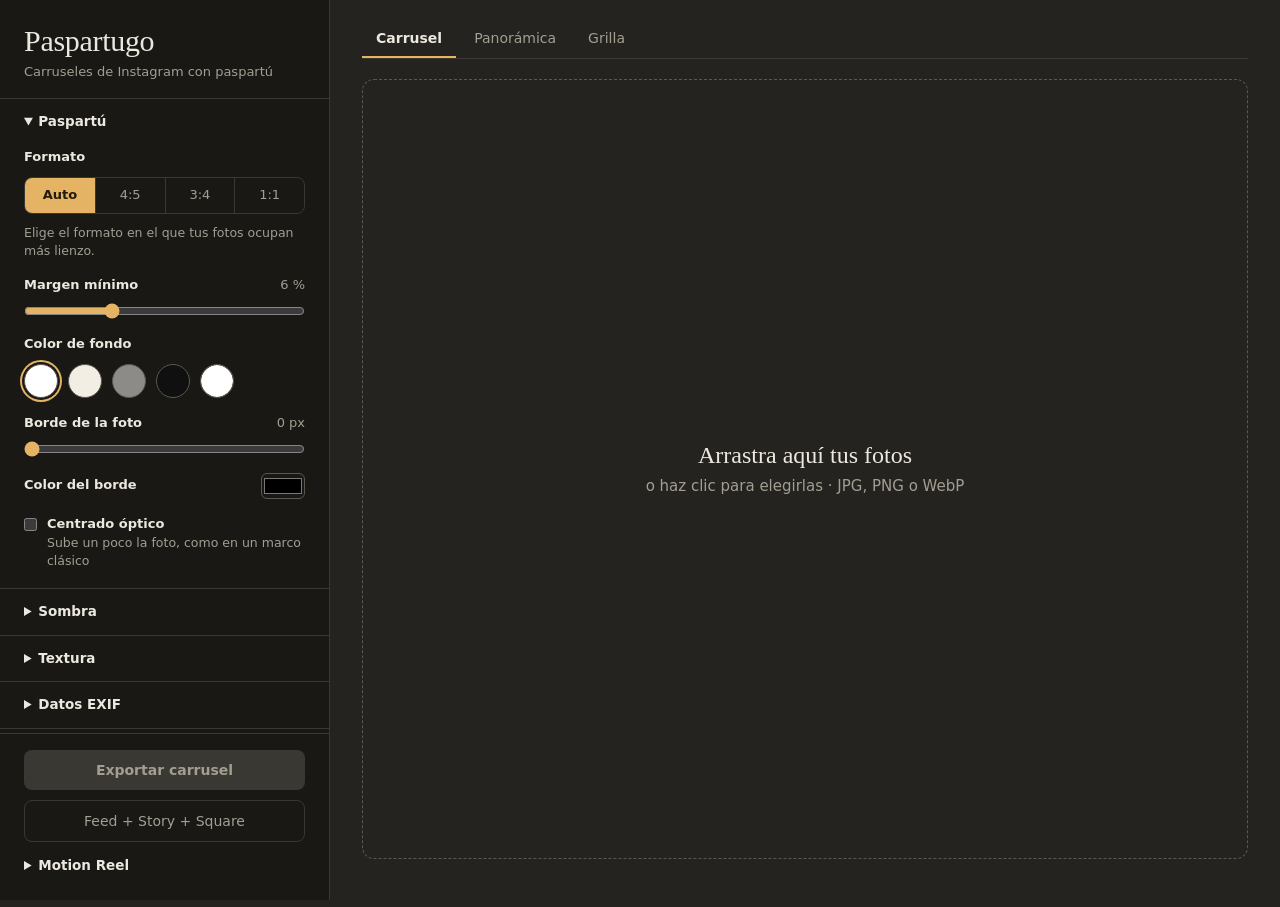
==== paspartu_go/index.html @ d8771d00 "PaspartuGo: estado inicial Co-Authored-By: Claude Opus 5.5 <noreply@anthropic.com>" ====
<!DOCTYPE html>
<html lang="es">
<head>
  <meta charset="utf-8">
  <meta name="viewport" content="width=device-width, initial-scale=1">
  <title>Paspartugo</title>
  <link rel="stylesheet" href="styles.css">
</head>
<body>
  <aside class="panel">
    <header class="brand">
      <h1>Paspartugo</h1>
      <p>Carruseles de Instagram con paspartú</p>
    </header>

    <div class="controls">
      <details class="section" open>
        <summary>Paspartú</summary>
        <fieldset class="group" data-only="carousel">
          <legend>Formato</legend>
          <div class="segmented">
            <label><input type="radio" name="format" value="auto" data-bind="s.format"><span>Auto</span></label>
            <label><input type="radio" name="format" value="4:5" data-bind="s.format"><span>4:5</span></label>
            <label><input type="radio" name="format" value="3:4" data-bind="s.format"><span>3:4</span></label>
            <label><input type="radio" name="format" value="1:1" data-bind="s.format"><span>1:1</span></label>
          </div>
          <p class="note" id="format-note"></p>
        </fieldset>

        <label class="field">
          <span>Margen mínimo</span><output data-out="s.marginPct" data-unit=" %"></output>
          <input type="range" id="margin" min="0" max="20" step="0.5" data-bind="s.marginPct">
        </label>

        <fieldset class="group">
          <legend>Color de fondo</legend>
          <div class="swatches">
            <label title="Blanco"><input type="radio" name="color" value="#ffffff" data-bind="s.color" aria-label="Blanco"><span style="background:#ffffff"></span></label>
            <label title="Papel"><input type="radio" name="color" value="#f3eee4" data-bind="s.color" aria-label="Papel"><span style="background:#f3eee4"></span></label>
            <label title="Gris"><input type="radio" name="color" value="#8c8b87" data-bind="s.color" aria-label="Gris"><span style="background:#8c8b87"></span></label>
            <label title="Negro"><input type="radio" name="color" value="#101010" data-bind="s.color" aria-label="Negro"><span style="background:#101010"></span></label>
            <input type="color" id="custom-color" data-bind="s.color" title="Color personalizado" aria-label="Color personalizado">
          </div>
        </fieldset>

        <fieldset class="group" id="palette-group" hidden>
          <legend>Paleta de tus fotos</legend>
          <div class="palette" id="palette"></div>
          <div class="segmented two">
            <label><input type="radio" name="palette-target" value="background" data-bind="ui.paletteTarget"><span>Aplicar al fondo</span></label>
            <label><input type="radio" name="palette-target" value="border" data-bind="ui.paletteTarget"><span>Aplicar al borde</span></label>
          </div>
        </fieldset>

        <label class="field">
          <span>Borde de la foto</span><output data-out="s.border.width" data-unit=" px"></output>
          <input type="range" min="0" max="30" step="1" data-bind="s.border.width">
        </label>
        <label class="field inline">
          <span>Color del borde</span>
          <input type="color" data-bind="s.border.color">
        </label>

        <label class="check">
          <input type="checkbox" id="optical" data-bind="s.optical">
          <span>Centrado óptico<small>Sube un poco la foto, como en un marco clásico</small></span>
        </label>
      </details>

      <details class="section">
        <summary>Sombra</summary>
        <label class="check"><input type="checkbox" id="shadow-on" data-bind="s.shadow.enabled"><span>Activar sombra</span></label>
        <label class="field"><span>Desenfoque</span><output data-out="s.shadow.blur" data-unit=" px"></output>
          <input type="range" min="0" max="120" data-bind="s.shadow.blur"></label>
        <label class="field"><span>Desplazamiento X</span><output data-out="s.shadow.offsetX" data-unit=" px"></output>
          <input type="range" min="-60" max="60" data-bind="s.shadow.offsetX"></label>
        <label class="field"><span>Desplazamiento Y</span><output data-out="s.shadow.offsetY" data-unit=" px"></output>
          <input type="range" min="-60" max="60" data-bind="s.shadow.offsetY"></label>
        <label class="field"><span>Opacidad</span><output data-out="s.shadow.opacity" data-unit=" %"></output>
          <input type="range" min="0" max="100" data-bind="s.shadow.opacity"></label>
        <label class="field inline"><span>Color</span><input type="color" data-bind="s.shadow.color"></label>
      </details>

      <details class="section">
        <summary>Textura</summary>
        <label class="field inline"><span>Tipo</span>
          <select id="texture-preset" data-bind="s.texture.preset">
            <option value="none">Sin textura</option>
            <option value="film">Grano de película</option>
            <option value="paper">Papel mate</option>
            <option value="canvas">Lienzo</option>
            <option value="noise">Ruido sintético</option>
          </select>
        </label>
        <label class="field"><span>Intensidad</span><output data-out="s.texture.intensity" data-unit=" %"></output>
          <input type="range" min="20" max="200" step="10" data-bind="s.texture.intensity"></label>
        <label class="field"><span>Escala</span><output data-out="s.texture.scale" data-unit="×"></output>
          <input type="range" min="1" max="4" step="0.5" data-bind="s.texture.scale"></label>
        <label class="field"><span>Opacidad</span><output data-out="s.texture.opacity" data-unit=" %"></output>
          <input type="range" min="0" max="100" data-bind="s.texture.opacity"></label>
      </details>

      <details class="section">
        <summary>Datos EXIF</summary>
        <label class="check"><input type="checkbox" id="exif-on" data-bind="s.exif.enabled"><span>Mostrar en el margen<small>El texto se edita bajo cada imagen</small></span></label>
        <fieldset class="group">
          <legend>Posición</legend>
          <div class="segmented three">
            <label><input type="radio" name="exif-position" value="left" data-bind="s.exif.position"><span>Izquierda</span></label>
            <label><input type="radio" name="exif-position" value="center" data-bind="s.exif.position"><span>Centro</span></label>
            <label><input type="radio" name="exif-position" value="right" data-bind="s.exif.position"><span>Derecha</span></label>
          </div>
        </fieldset>
        <label class="field inline"><span>Tipografía</span>
          <select data-bind="s.exif.font">
            <option value="sans">Sans</option>
            <option value="serif">Serif</option>
            <option value="mono">Mono</option>
          </select>
        </label>
        <label class="field"><span>Tamaño</span><output data-out="s.exif.size" data-unit=" px"></output>
          <input type="range" min="14" max="36" data-bind="s.exif.size"></label>
      </details>

      <details class="section">
        <summary>Presets</summary>
        <label class="field inline"><span>Cargar</span>
          <select id="preset-list"></select>
        </label>
        <div class="preset-save">
          <input type="text" id="preset-name" placeholder="Nombre del preset" maxlength="40" aria-label="Nombre del preset">
          <button type="button" class="ghost small" id="preset-save">Guardar</button>
        </div>
        <button type="button" class="ghost small" id="preset-delete" hidden>Borrar preset</button>
      </details>

      <details class="section">
        <summary>Zonas seguras</summary>
        <label class="check"><input type="checkbox" id="zones-on" data-bind="ui.zones"><span>Mostrar guías<small>Solo en pantalla; no se exportan</small></span></label>
        <div class="segmented three" data-only="carousel">
          <label><input type="radio" name="preview" value="feed" data-bind="ui.preview"><span>Feed</span></label>
          <label><input type="radio" name="preview" value="story" data-bind="ui.preview"><span>Story</span></label>
          <label><input type="radio" name="preview" value="reel" data-bind="ui.preview"><span>Reel</span></label>
        </div>
      </details>
    </div>

    <div class="actions">
      <p class="note warn" id="grid-note" hidden></p>
      <p class="note warn" id="count-note" hidden></p>

      <button type="button" class="primary" id="export" data-only="carousel" disabled>Exportar carrusel</button>
      <button type="button" class="ghost" id="export-multi" data-only="carousel" disabled>Feed + Story + Square</button>
      <details class="section reel" data-only="carousel">
        <summary>Motion Reel</summary>
        <label class="field inline"><span>Foto</span><select id="reel-photo"></select></label>
        <label class="field inline"><span>Movimiento</span>
          <select id="reel-motion" data-bind="reel.motion">
            <option value="zoom-in">Acercar</option>
            <option value="zoom-out">Alejar</option>
            <option value="pan-right">Paneo a la derecha</option>
            <option value="pan-left">Paneo a la izquierda</option>
            <option value="pan-down">Paneo hacia abajo</option>
            <option value="pan-up">Paneo hacia arriba</option>
          </select>
        </label>
        <label class="field"><span>Duración</span><output data-out="reel.seconds" data-unit=" s"></output>
          <input type="range" id="reel-seconds" min="5" max="10" data-bind="reel.seconds"></label>
        <button type="button" class="ghost" id="export-reel" disabled>Generar vídeo</button>
      </details>

      <button type="button" class="primary" id="export-panorama" data-only="panorama" disabled>Exportar paneles</button>
      <button type="button" class="ghost" id="clear" hidden>Vaciar</button>
    </div>
  </aside>

  <main class="stage" id="stage">
    <nav class="tabs" role="tablist" aria-label="Vistas">
      <button type="button" role="tab" data-tab="carousel">Carrusel</button>
      <button type="button" role="tab" data-tab="panorama">Panorámica</button>
      <button type="button" role="tab" data-tab="grid">Grilla</button>
    </nav>

    <section data-view="carousel">
      <div class="toolbar" id="toolbar" hidden>
        <span id="summary"></span>
        <button type="button" class="ghost" id="add-more">Añadir fotos</button>
      </div>
      <button type="button" class="dropzone" id="dropzone">
        <strong>Arrastra aquí tus fotos</strong>
        <span>o haz clic para elegirlas · JPG, PNG o WebP</span>
      </button>
      <ol class="slides" id="slides" hidden></ol>
    </section>

    <section data-view="panorama" hidden>
      <button type="button" class="dropzone" id="pano-dropzone">
        <strong>Arrastra aquí tu panorámica</strong>
        <span>Se divide en paneles contiguos para un carrusel continuo</span>
      </button>
      <div id="pano-editor" hidden>
        <div class="pano-options">
          <label class="field"><span>Paneles</span><output data-out="pano.panels"></output>
            <input type="range" id="pano-panels" min="2" max="10" data-bind="pano.panels"></label>
          <fieldset class="group">
            <legend>Formato</legend>
            <div class="segmented two">
              <label><input type="radio" name="pano-format" value="4:5" data-bind="pano.format"><span>4:5</span></label>
              <label><input type="radio" name="pano-format" value="1:1" data-bind="pano.format"><span>1:1</span></label>
            </div>
          </fieldset>
          <fieldset class="group">
            <legend>Paspartú</legend>
            <div class="segmented two">
              <label title="Rodea la panorámica entera; la imagen es continua entre slides"><input type="radio" name="pano-order" value="before" data-bind="pano.marginOrder"><span>Antes de dividir</span></label>
              <label title="Cada panel lleva su propio marco"><input type="radio" name="pano-order" value="after" data-bind="pano.marginOrder"><span>Después</span></label>
            </div>
          </fieldset>
          <fieldset class="group">
            <legend>Ajuste</legend>
            <div class="segmented two">
              <label><input type="radio" name="pano-fit" value="cover" data-bind="pano.fit"><span>Rellenar</span></label>
              <label><input type="radio" name="pano-fit" value="contain" data-bind="pano.fit"><span>Encajar</span></label>
            </div>
          </fieldset>
        </div>
        <p class="note" id="pano-note"></p>
        <div class="panels" id="panels"></div>
        <textarea class="pano-caption" id="pano-caption" rows="2" placeholder="Equipo&#10;Ajustes" aria-label="Datos de la panorámica" hidden></textarea>
        <button type="button" class="ghost" id="pano-change">Cambiar imagen</button>
      </div>
    </section>

    <section data-view="grid" hidden>
      <div class="toolbar">
        <span>Tu portada entre tus publicaciones. Arrastra para probar el orden.</span>
        <button type="button" class="ghost" id="grid-add">Cargar publicaciones</button>
      </div>
      <div class="profile">
        <header class="profile-head">
          <span class="avatar"></span>
          <span class="profile-lines"><i></i><i></i></span>
        </header>
        <ol class="grid" id="grid"></ol>
      </div>
    </section>
  </main>

  <input type="file" id="file-input" accept="image/jpeg,image/png,image/webp" multiple hidden>
  <input type="file" id="pano-input" accept="image/jpeg,image/png,image/webp" hidden>
  <input type="file" id="grid-input" accept="image/*" multiple hidden>
  <div class="toast" id="toast" role="status" hidden></div>

  <script src="js/random.js"></script>
  <script src="js/layout.js"></script>
  <script src="js/panorama.js"></script>
  <script src="js/exif.js"></script>
  <script src="js/palette.js"></script>
  <script src="js/texture.js"></script>
  <script src="js/safezones.js"></script>
  <script src="js/presets.js"></script>
  <script src="js/zip.js"></script>
  <script src="js/mp4.js"></script>
  <script src="js/kenburns.js"></script>
  <script src="js/compositor.js"></script>
  <script src="js/exporters.js"></script>
  <script src="js/reel.js"></script>
  <script src="js/dom.js"></script>
  <script src="js/grid.js"></script>
  <script src="js/app.js"></script>
</body>
</html>
---- paspartu_go/styles.css ----
:root {
  --bg: #24231f;
  --panel: #191815;
  --line: #3a3832;
  --text: #ece8df;
  --muted: #a39e92;
  --accent: #e4b363;
  --warn: #f0c27a;
  color-scheme: dark;
}

* { box-sizing: border-box; }
[hidden] { display: none !important; }

body {
  margin: 0;
  min-height: 100vh;
  display: grid;
  grid-template-columns: 330px 1fr;
  background: var(--bg);
  color: var(--text);
  font: 15px/1.45 system-ui, -apple-system, "Segoe UI", Roboto, sans-serif;
}

button, input { font: inherit; color: inherit; }
button { cursor: pointer; }
:focus-visible { outline: 2px solid var(--accent); outline-offset: 2px; }

/* Panel */
.panel {
  position: sticky;
  top: 0;
  height: 100vh;
  display: flex;
  flex-direction: column;
  background: var(--panel);
  border-right: 1px solid var(--line);
}
.brand { padding: 24px 24px 16px; }
.controls { flex: 1; min-height: 0; overflow-y: auto; border-top: 1px solid var(--line); }

.section { padding: 0 24px; border-bottom: 1px solid var(--line); }
.section > summary {
  padding: 13px 0;
  font-weight: 600;
  font-size: 13.5px;
  cursor: pointer;
}
.section[open] { padding-bottom: 18px; }
.section[open] > summary { margin-bottom: 4px; }
.panel .section > * + * { margin-top: 16px; }
.panel .section > summary + * { margin-top: 0; }

.brand h1 {
  margin: 0;
  font: 500 30px/1.1 Georgia, "Times New Roman", serif;
  letter-spacing: -0.01em;
}
.brand p { margin: 6px 0 0; color: var(--muted); font-size: 13px; }

.group { margin: 0; padding: 0; border: 0; min-width: 0; }
.group legend, .label { padding: 0; font-weight: 600; font-size: 13px; }
.group legend { margin-bottom: 10px; }
.field {
  display: grid;
  grid-template-columns: 1fr auto;
  gap: 8px;
  align-items: center;
  font-size: 13px;
  font-weight: 600;
}
.field output { color: var(--muted); font-weight: 400; font-variant-numeric: tabular-nums; }
.field input[type="range"] { grid-column: 1 / -1; }
.field.inline select { max-width: 170px; }
.field input[type="color"] { width: 44px; height: 26px; padding: 0; border: 1px solid #5b584f; border-radius: 6px; background: none; cursor: pointer; }

select, input[type="text"], textarea {
  border: 1px solid var(--line);
  border-radius: 6px;
  background: #24231f;
  color: var(--text);
  padding: 6px 8px;
  font: inherit;
  font-size: 13px;
}

.note { margin: 10px 0 0; color: var(--muted); font-size: 12.5px; }
.note.warn { margin: 0; color: var(--warn); }

.segmented {
  display: grid;
  grid-template-columns: repeat(4, 1fr);
  border: 1px solid var(--line);
  border-radius: 8px;
  overflow: hidden;
}
.segmented.two { grid-template-columns: repeat(2, 1fr); }
.segmented.three { grid-template-columns: repeat(3, 1fr); }
.segmented label, .swatches label { position: relative; }
.segmented input { position: absolute; opacity: 0; pointer-events: none; }
.segmented span {
  display: block;
  padding: 8px 0;
  text-align: center;
  font-size: 13px;
  color: var(--muted);
  cursor: pointer;
}
.segmented label + label span { border-left: 1px solid var(--line); }
.segmented input:checked + span { background: var(--accent); color: #231a08; font-weight: 600; }
.segmented input:focus-visible + span { outline: 2px solid var(--text); outline-offset: -3px; }

input[type="range"] { width: 100%; margin: 0; accent-color: var(--accent); }

.swatches { display: flex; align-items: center; gap: 10px; }
.swatches label { display: block; cursor: pointer; }
.swatches label input { position: absolute; opacity: 0; pointer-events: none; }
.swatches label span, .swatches input[type="color"] {
  display: block;
  width: 34px;
  height: 34px;
  border-radius: 50%;
  border: 1px solid #5b584f;
}
.swatches label input:checked + span,
.swatches input[type="color"].active { box-shadow: 0 0 0 2px var(--panel), 0 0 0 4px var(--accent); }
.swatches label input:focus-visible + span { outline: 2px solid var(--text); outline-offset: 4px; }
.swatches input[type="color"] { padding: 0; background: none; cursor: pointer; overflow: hidden; }
.swatches input[type="color"]::-webkit-color-swatch-wrapper { padding: 0; }
.swatches input[type="color"]::-webkit-color-swatch { border: 0; border-radius: 50%; }
.swatches input[type="color"]::-moz-color-swatch { border: 0; border-radius: 50%; }

.check { display: flex; gap: 10px; align-items: flex-start; font-size: 13px; font-weight: 600; cursor: pointer; }
.check input { margin: 3px 0 0; accent-color: var(--accent); }
.check small { display: block; color: var(--muted); font-weight: 400; font-size: 12.5px; }

.palette { display: flex; gap: 0; height: 34px; margin-bottom: 10px; border-radius: 6px; overflow: hidden; border: 1px solid #5b584f; }
.palette button { flex: 1 1 0; min-width: 0; padding: 0; border: 0; }
.palette button:hover { transform: scaleY(1.2); }

.preset-save { display: grid; grid-template-columns: 1fr auto; gap: 8px; }
.preset-save input { min-width: 0; }

.actions {
  display: flex;
  flex-direction: column;
  gap: 10px;
  padding: 16px 24px 20px;
  border-top: 1px solid var(--line);
}
.actions .section { padding: 0; border: 0; }
.actions .section > summary { padding: 4px 0; }
.actions .section[open] { padding-bottom: 0; }
.actions .section button { width: 100%; }

.primary, .ghost { border-radius: 8px; padding: 10px 14px; font-size: 14px; }
.primary { border: 0; background: var(--accent); color: #231a08; font-weight: 600; }
.primary:hover:not(:disabled) { background: #edc27c; }
.primary:disabled { background: var(--line); color: var(--muted); cursor: not-allowed; }
.ghost { border: 1px solid var(--line); background: none; color: var(--text); }
.ghost:hover:not(:disabled) { border-color: var(--muted); }
.ghost:disabled { color: var(--muted); cursor: not-allowed; }
.ghost.small { padding: 6px 10px; font-size: 13px; }

/* Zona de trabajo */
.stage { padding: 20px 32px 48px; min-width: 0; }

.tabs { display: flex; gap: 4px; margin-bottom: 20px; border-bottom: 1px solid var(--line); }
.tabs button {
  padding: 8px 14px;
  border: 0;
  border-bottom: 2px solid transparent;
  background: none;
  color: var(--muted);
  font-size: 14px;
}
.tabs button:hover { color: var(--text); }
.tabs button[aria-selected="true"] { color: var(--text); border-bottom-color: var(--accent); font-weight: 600; }
.stage.dragging .dropzone, .stage.dragging .slides, .stage.dragging .grid { outline: 2px dashed var(--accent); outline-offset: 6px; }

.toolbar {
  display: flex;
  justify-content: space-between;
  align-items: center;
  gap: 16px;
  margin-bottom: 20px;
  color: var(--muted);
  font-size: 13.5px;
}

.dropzone {
  display: flex;
  flex-direction: column;
  align-items: center;
  justify-content: center;
  gap: 6px;
  width: 100%;
  min-height: calc(100vh - 120px);
  border: 1px dashed #5b584f;
  border-radius: 12px;
  background: none;
  color: var(--muted);
}
.dropzone strong { font: 500 24px/1.2 Georgia, "Times New Roman", serif; color: var(--text); }
.dropzone:hover { border-color: var(--accent); }

.slides {
  list-style: none;
  margin: 0;
  padding: 0;
  display: grid;
  grid-template-columns: repeat(auto-fill, minmax(230px, 1fr));
  gap: 24px;
}

.slide { min-width: 0; cursor: grab; }
.slide.moving { opacity: 0.4; }
.slide.target canvas { outline: 2px solid var(--accent); outline-offset: 3px; }
.slide canvas {
  display: block;
  width: 100%;
  height: auto;
  box-shadow: 0 0 0 1px rgb(255 255 255 / 0.1), 0 8px 22px rgb(0 0 0 / 0.35);
}

.slide-info {
  display: grid;
  grid-template-columns: auto 1fr auto;
  align-items: center;
  gap: 8px;
  margin-top: 10px;
  font-size: 12.5px;
}
.slide-index { font-weight: 600; font-variant-numeric: tabular-nums; }
.slide-name { overflow: hidden; white-space: nowrap; text-overflow: ellipsis; color: var(--muted); }
.slide-tools { display: flex; gap: 2px; }
.slide-tools button {
  width: 26px;
  height: 26px;
  padding: 0;
  border: 0;
  border-radius: 6px;
  background: none;
  color: var(--muted);
}
.slide-tools button:hover:not(:disabled) { background: var(--line); color: var(--text); }
.slide-tools button:disabled { opacity: 0.3; cursor: default; }
.slide-warn { margin: 4px 0 0; color: var(--warn); font-size: 12px; }
.slide-caption { display: block; width: 100%; margin-top: 8px; resize: vertical; font-size: 12px; }

/* Panorámica */
.pano-options {
  display: grid;
  grid-template-columns: repeat(auto-fit, minmax(190px, 1fr));
  gap: 16px;
  align-items: start;
}
.panels { display: flex; gap: 3px; margin: 16px 0; overflow-x: auto; padding-bottom: 8px; }
.panels figure { flex: none; margin: 0; }
.panels canvas { display: block; height: min(52vh, 450px); width: auto; }
.panels figcaption { margin-top: 6px; color: var(--muted); font-size: 12.5px; font-variant-numeric: tabular-nums; }

.pano-caption { display: block; width: 100%; max-width: 480px; margin-bottom: 12px; resize: vertical; }

/* Grilla */
.profile { max-width: 520px; margin: 0 auto; background: #000; border: 1px solid var(--line); border-radius: 12px; overflow: hidden; }
.profile-head { display: flex; align-items: center; gap: 16px; padding: 20px; }
.avatar { width: 64px; height: 64px; border-radius: 50%; background: #3a3832; }
.profile-lines { display: grid; gap: 8px; flex: 1; }
.profile-lines i { display: block; height: 10px; border-radius: 5px; background: #2c2b27; }
.profile-lines i:first-child { width: 45%; }
.profile-lines i:last-child { width: 75%; }
.grid { list-style: none; margin: 0; padding: 0; display: grid; grid-template-columns: repeat(3, 1fr); gap: 2px; }
.grid-cell { position: relative; aspect-ratio: 3 / 4; overflow: hidden; background: #1c1b18; cursor: grab; }
.grid-cell.moving { opacity: 0.4; }
.grid-cell.target { outline: 2px solid var(--accent); outline-offset: -2px; }
.grid-cell.grid-empty { cursor: default; }
.grid-cell img, .grid-cell canvas { display: block; width: 100%; height: 100%; object-fit: cover; }
.grid-badge {
  position: absolute;
  top: 6px;
  left: 6px;
  padding: 1px 7px;
  border-radius: 10px;
  background: var(--accent);
  color: #231a08;
  font-size: 11px;
  font-weight: 600;
}
.grid-tools { position: absolute; right: 4px; bottom: 4px; display: none; gap: 2px; }
.grid-cell:hover .grid-tools, .grid-cell:focus-within .grid-tools { display: flex; }
.grid-tools button { width: 24px; height: 24px; padding: 0; border: 0; border-radius: 5px; background: rgb(0 0 0 / 0.7); color: #fff; }
.grid-tools button:disabled { opacity: 0.35; }

.toast {
  position: fixed;
  left: 50%;
  bottom: 24px;
  transform: translateX(-50%);
  max-width: min(560px, calc(100vw - 32px));
  padding: 10px 16px;
  border-radius: 8px;
  background: #f3eee4;
  color: #231f17;
  font-size: 14px;
  box-shadow: 0 8px 24px rgb(0 0 0 / 0.4);
}

@media (max-width: 760px) {
  body { display: block; }
  .panel { position: static; height: auto; border-right: 0; border-bottom: 1px solid var(--line); }
  .controls { overflow: visible; }
  .stage { padding: 20px 16px 40px; }
  .dropzone { min-height: 240px; }
}
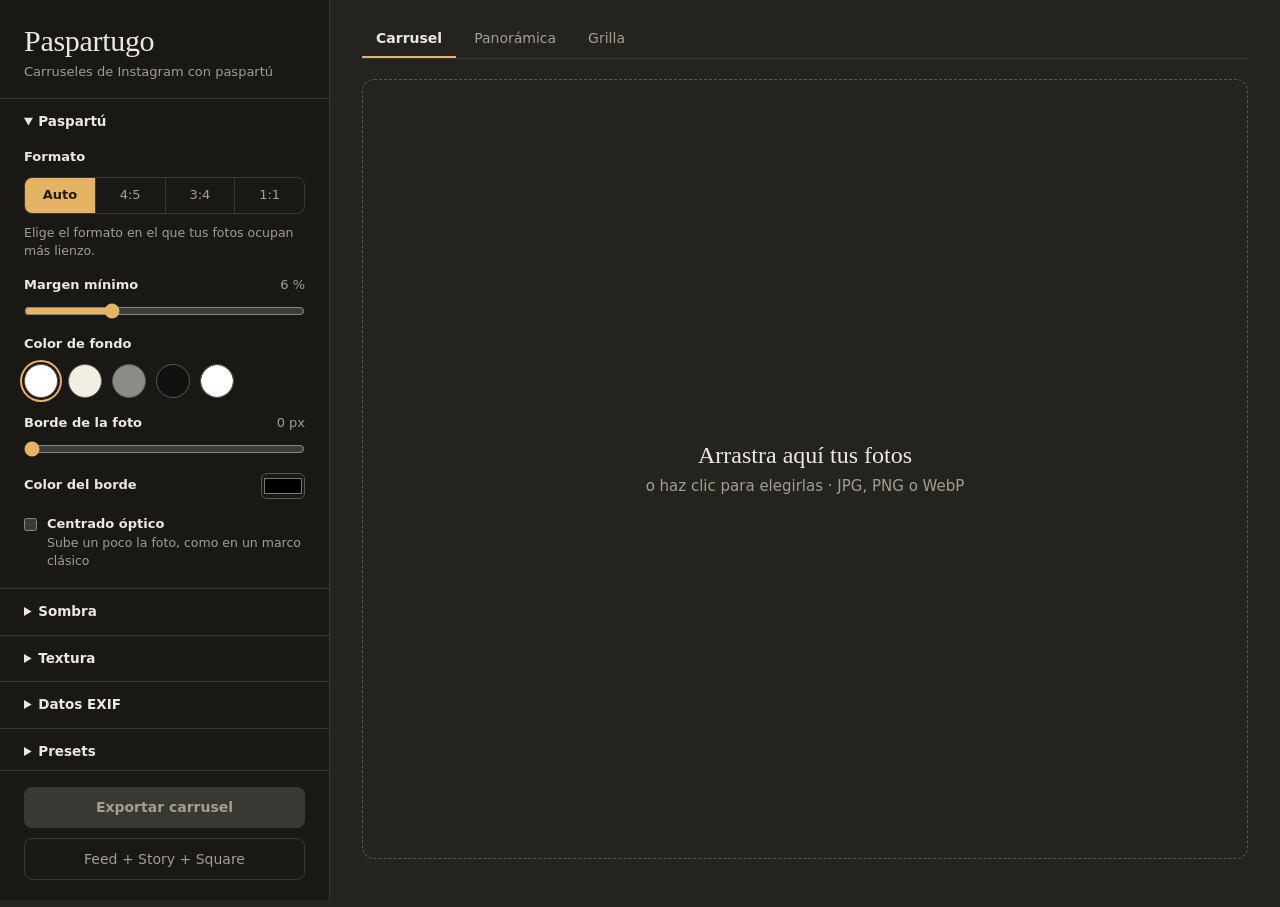
==== commit d0520b12: "Separa PhotoReelsGo de PaspartuGo y extrae shared/ - shared/: geometría, EXIF (ahora con fecha de ca" ====
--- a/paspartu_go/index.html
+++ b/paspartu_go/index.html
@@ -4,6 +4,7 @@
   <meta charset="utf-8">
   <meta name="viewport" content="width=device-width, initial-scale=1">
   <title>Paspartugo</title>
+  <link rel="stylesheet" href="../shared/css/base.css">
   <link rel="stylesheet" href="styles.css">
 </head>
 <body>
@@ -137,10 +138,9 @@
       <details class="section">
         <summary>Zonas seguras</summary>
         <label class="check"><input type="checkbox" id="zones-on" data-bind="ui.zones"><span>Mostrar guías<small>Solo en pantalla; no se exportan</small></span></label>
-        <div class="segmented three" data-only="carousel">
+        <div class="segmented two" data-only="carousel">
           <label><input type="radio" name="preview" value="feed" data-bind="ui.preview"><span>Feed</span></label>
           <label><input type="radio" name="preview" value="story" data-bind="ui.preview"><span>Story</span></label>
-          <label><input type="radio" name="preview" value="reel" data-bind="ui.preview"><span>Reel</span></label>
         </div>
       </details>
     </div>
@@ -151,23 +151,6 @@
 
       <button type="button" class="primary" id="export" data-only="carousel" disabled>Exportar carrusel</button>
       <button type="button" class="ghost" id="export-multi" data-only="carousel" disabled>Feed + Story + Square</button>
-      <details class="section reel" data-only="carousel">
-        <summary>Motion Reel</summary>
-        <label class="field inline"><span>Foto</span><select id="reel-photo"></select></label>
-        <label class="field inline"><span>Movimiento</span>
-          <select id="reel-motion" data-bind="reel.motion">
-            <option value="zoom-in">Acercar</option>
-            <option value="zoom-out">Alejar</option>
-            <option value="pan-right">Paneo a la derecha</option>
-            <option value="pan-left">Paneo a la izquierda</option>
-            <option value="pan-down">Paneo hacia abajo</option>
-            <option value="pan-up">Paneo hacia arriba</option>
-          </select>
-        </label>
-        <label class="field"><span>Duración</span><output data-out="reel.seconds" data-unit=" s"></output>
-          <input type="range" id="reel-seconds" min="5" max="10" data-bind="reel.seconds"></label>
-        <button type="button" class="ghost" id="export-reel" disabled>Generar vídeo</button>
-      </details>
 
       <button type="button" class="primary" id="export-panorama" data-only="panorama" disabled>Exportar paneles</button>
       <button type="button" class="ghost" id="clear" hidden>Vaciar</button>
@@ -251,21 +234,18 @@
   <input type="file" id="grid-input" accept="image/*" multiple hidden>
   <div class="toast" id="toast" role="status" hidden></div>
 
-  <script src="js/random.js"></script>
-  <script src="js/layout.js"></script>
+  <script src="../shared/js/random.js"></script>
+  <script src="../shared/js/layout.js"></script>
   <script src="js/panorama.js"></script>
-  <script src="js/exif.js"></script>
+  <script src="../shared/js/exif.js"></script>
   <script src="js/palette.js"></script>
   <script src="js/texture.js"></script>
-  <script src="js/safezones.js"></script>
+  <script src="../shared/js/safezones.js"></script>
   <script src="js/presets.js"></script>
-  <script src="js/zip.js"></script>
-  <script src="js/mp4.js"></script>
-  <script src="js/kenburns.js"></script>
+  <script src="../shared/js/zip.js"></script>
   <script src="js/compositor.js"></script>
   <script src="js/exporters.js"></script>
-  <script src="js/reel.js"></script>
-  <script src="js/dom.js"></script>
+  <script src="../shared/js/dom.js"></script>
   <script src="js/grid.js"></script>
   <script src="js/app.js"></script>
 </body>
--- a/shared/css/base.css
+++ b/shared/css/base.css
@@ -0,0 +1,222 @@
+/* Estilos comunes de PaspartuGo y PhotoReelsGo. */
+
+:root {
+  --bg: #24231f;
+  --panel: #191815;
+  --line: #3a3832;
+  --text: #ece8df;
+  --muted: #a39e92;
+  --accent: #e4b363;
+  --warn: #f0c27a;
+  color-scheme: dark;
+}
+
+* { box-sizing: border-box; }
+[hidden] { display: none !important; }
+
+body {
+  margin: 0;
+  min-height: 100vh;
+  display: grid;
+  grid-template-columns: 330px 1fr;
+  background: var(--bg);
+  color: var(--text);
+  font: 15px/1.45 system-ui, -apple-system, "Segoe UI", Roboto, sans-serif;
+}
+
+button, input { font: inherit; color: inherit; }
+button { cursor: pointer; }
+:focus-visible { outline: 2px solid var(--accent); outline-offset: 2px; }
+
+/* Panel */
+.panel {
+  position: sticky;
+  top: 0;
+  height: 100vh;
+  display: flex;
+  flex-direction: column;
+  background: var(--panel);
+  border-right: 1px solid var(--line);
+}
+.brand { padding: 24px 24px 16px; }
+.controls { flex: 1; min-height: 0; overflow-y: auto; border-top: 1px solid var(--line); }
+
+.section { padding: 0 24px; border-bottom: 1px solid var(--line); }
+.section > summary {
+  padding: 13px 0;
+  font-weight: 600;
+  font-size: 13.5px;
+  cursor: pointer;
+}
+.section[open] { padding-bottom: 18px; }
+.section[open] > summary { margin-bottom: 4px; }
+.panel .section > * + * { margin-top: 16px; }
+.panel .section > summary + * { margin-top: 0; }
+
+.brand h1 {
+  margin: 0;
+  font: 500 30px/1.1 Georgia, "Times New Roman", serif;
+  letter-spacing: -0.01em;
+}
+.brand p { margin: 6px 0 0; color: var(--muted); font-size: 13px; }
+
+.group { margin: 0; padding: 0; border: 0; min-width: 0; }
+.group legend, .label { padding: 0; font-weight: 600; font-size: 13px; }
+.group legend { margin-bottom: 10px; }
+.field {
+  display: grid;
+  grid-template-columns: 1fr auto;
+  gap: 8px;
+  align-items: center;
+  font-size: 13px;
+  font-weight: 600;
+}
+.field output { color: var(--muted); font-weight: 400; font-variant-numeric: tabular-nums; }
+.field input[type="range"] { grid-column: 1 / -1; }
+.field.inline select { max-width: 170px; }
+.field input[type="color"] { width: 44px; height: 26px; padding: 0; border: 1px solid #5b584f; border-radius: 6px; background: none; cursor: pointer; }
+
+select, input[type="text"], textarea {
+  border: 1px solid var(--line);
+  border-radius: 6px;
+  background: #24231f;
+  color: var(--text);
+  padding: 6px 8px;
+  font: inherit;
+  font-size: 13px;
+}
+
+.note { margin: 10px 0 0; color: var(--muted); font-size: 12.5px; }
+.note.warn { margin: 0; color: var(--warn); }
+
+.segmented {
+  display: grid;
+  grid-template-columns: repeat(4, 1fr);
+  border: 1px solid var(--line);
+  border-radius: 8px;
+  overflow: hidden;
+}
+.segmented.two { grid-template-columns: repeat(2, 1fr); }
+.segmented.three { grid-template-columns: repeat(3, 1fr); }
+.segmented label, .swatches label { position: relative; }
+.segmented input { position: absolute; opacity: 0; pointer-events: none; }
+.segmented span {
+  display: block;
+  padding: 8px 0;
+  text-align: center;
+  font-size: 13px;
+  color: var(--muted);
+  cursor: pointer;
+}
+.segmented label + label span { border-left: 1px solid var(--line); }
+.segmented input:checked + span { background: var(--accent); color: #231a08; font-weight: 600; }
+.segmented input:focus-visible + span { outline: 2px solid var(--text); outline-offset: -3px; }
+
+input[type="range"] { width: 100%; margin: 0; accent-color: var(--accent); }
+
+.swatches { display: flex; align-items: center; gap: 10px; }
+.swatches label { display: block; cursor: pointer; }
+.swatches label input { position: absolute; opacity: 0; pointer-events: none; }
+.swatches label span, .swatches input[type="color"] {
+  display: block;
+  width: 34px;
+  height: 34px;
+  border-radius: 50%;
+  border: 1px solid #5b584f;
+}
+.swatches label input:checked + span,
+.swatches input[type="color"].active { box-shadow: 0 0 0 2px var(--panel), 0 0 0 4px var(--accent); }
+.swatches label input:focus-visible + span { outline: 2px solid var(--text); outline-offset: 4px; }
+.swatches input[type="color"] { padding: 0; background: none; cursor: pointer; overflow: hidden; }
+.swatches input[type="color"]::-webkit-color-swatch-wrapper { padding: 0; }
+.swatches input[type="color"]::-webkit-color-swatch { border: 0; border-radius: 50%; }
+.swatches input[type="color"]::-moz-color-swatch { border: 0; border-radius: 50%; }
+
+.check { display: flex; gap: 10px; align-items: flex-start; font-size: 13px; font-weight: 600; cursor: pointer; }
+.check input { margin: 3px 0 0; accent-color: var(--accent); }
+.check small { display: block; color: var(--muted); font-weight: 400; font-size: 12.5px; }
+
+.actions {
+  display: flex;
+  flex-direction: column;
+  gap: 10px;
+  padding: 16px 24px 20px;
+  border-top: 1px solid var(--line);
+}
+.actions .section { padding: 0; border: 0; }
+.actions .section > summary { padding: 4px 0; }
+.actions .section[open] { padding-bottom: 0; }
+.actions .section button { width: 100%; }
+
+.primary, .ghost { border-radius: 8px; padding: 10px 14px; font-size: 14px; }
+.primary { border: 0; background: var(--accent); color: #231a08; font-weight: 600; }
+.primary:hover:not(:disabled) { background: #edc27c; }
+.primary:disabled { background: var(--line); color: var(--muted); cursor: not-allowed; }
+.ghost { border: 1px solid var(--line); background: none; color: var(--text); }
+.ghost:hover:not(:disabled) { border-color: var(--muted); }
+.ghost:disabled { color: var(--muted); cursor: not-allowed; }
+.ghost.small { padding: 6px 10px; font-size: 13px; }
+
+/* Zona de trabajo */
+.stage { padding: 20px 32px 48px; min-width: 0; }
+
+.tabs { display: flex; gap: 4px; margin-bottom: 20px; border-bottom: 1px solid var(--line); }
+.tabs button {
+  padding: 8px 14px;
+  border: 0;
+  border-bottom: 2px solid transparent;
+  background: none;
+  color: var(--muted);
+  font-size: 14px;
+}
+.tabs button:hover { color: var(--text); }
+.tabs button[aria-selected="true"] { color: var(--text); border-bottom-color: var(--accent); font-weight: 600; }
+.stage.dragging .dropzone { outline: 2px dashed var(--accent); outline-offset: 6px; }
+
+.toolbar {
+  display: flex;
+  justify-content: space-between;
+  align-items: center;
+  gap: 16px;
+  margin-bottom: 20px;
+  color: var(--muted);
+  font-size: 13.5px;
+}
+
+.dropzone {
+  display: flex;
+  flex-direction: column;
+  align-items: center;
+  justify-content: center;
+  gap: 6px;
+  width: 100%;
+  min-height: calc(100vh - 120px);
+  border: 1px dashed #5b584f;
+  border-radius: 12px;
+  background: none;
+  color: var(--muted);
+}
+.dropzone strong { font: 500 24px/1.2 Georgia, "Times New Roman", serif; color: var(--text); }
+.dropzone:hover { border-color: var(--accent); }
+
+.toast {
+  position: fixed;
+  left: 50%;
+  bottom: 24px;
+  transform: translateX(-50%);
+  max-width: min(560px, calc(100vw - 32px));
+  padding: 10px 16px;
+  border-radius: 8px;
+  background: #f3eee4;
+  color: #231f17;
+  font-size: 14px;
+  box-shadow: 0 8px 24px rgb(0 0 0 / 0.4);
+}
+
+@media (max-width: 760px) {
+  body { display: block; }
+  .panel { position: static; height: auto; border-right: 0; border-bottom: 1px solid var(--line); }
+  .controls { overflow: visible; }
+  .stage { padding: 20px 16px 40px; }
+  .dropzone { min-height: 240px; }
+}
--- a/paspartu_go/styles.css
+++ b/paspartu_go/styles.css
@@ -1,138 +1,4 @@
-:root {
-  --bg: #24231f;
-  --panel: #191815;
-  --line: #3a3832;
-  --text: #ece8df;
-  --muted: #a39e92;
-  --accent: #e4b363;
-  --warn: #f0c27a;
-  color-scheme: dark;
-}
-
-* { box-sizing: border-box; }
-[hidden] { display: none !important; }
-
-body {
-  margin: 0;
-  min-height: 100vh;
-  display: grid;
-  grid-template-columns: 330px 1fr;
-  background: var(--bg);
-  color: var(--text);
-  font: 15px/1.45 system-ui, -apple-system, "Segoe UI", Roboto, sans-serif;
-}
-
-button, input { font: inherit; color: inherit; }
-button { cursor: pointer; }
-:focus-visible { outline: 2px solid var(--accent); outline-offset: 2px; }
-
-/* Panel */
-.panel {
-  position: sticky;
-  top: 0;
-  height: 100vh;
-  display: flex;
-  flex-direction: column;
-  background: var(--panel);
-  border-right: 1px solid var(--line);
-}
-.brand { padding: 24px 24px 16px; }
-.controls { flex: 1; min-height: 0; overflow-y: auto; border-top: 1px solid var(--line); }
-
-.section { padding: 0 24px; border-bottom: 1px solid var(--line); }
-.section > summary {
-  padding: 13px 0;
-  font-weight: 600;
-  font-size: 13.5px;
-  cursor: pointer;
-}
-.section[open] { padding-bottom: 18px; }
-.section[open] > summary { margin-bottom: 4px; }
-.panel .section > * + * { margin-top: 16px; }
-.panel .section > summary + * { margin-top: 0; }
-
-.brand h1 {
-  margin: 0;
-  font: 500 30px/1.1 Georgia, "Times New Roman", serif;
-  letter-spacing: -0.01em;
-}
-.brand p { margin: 6px 0 0; color: var(--muted); font-size: 13px; }
-
-.group { margin: 0; padding: 0; border: 0; min-width: 0; }
-.group legend, .label { padding: 0; font-weight: 600; font-size: 13px; }
-.group legend { margin-bottom: 10px; }
-.field {
-  display: grid;
-  grid-template-columns: 1fr auto;
-  gap: 8px;
-  align-items: center;
-  font-size: 13px;
-  font-weight: 600;
-}
-.field output { color: var(--muted); font-weight: 400; font-variant-numeric: tabular-nums; }
-.field input[type="range"] { grid-column: 1 / -1; }
-.field.inline select { max-width: 170px; }
-.field input[type="color"] { width: 44px; height: 26px; padding: 0; border: 1px solid #5b584f; border-radius: 6px; background: none; cursor: pointer; }
-
-select, input[type="text"], textarea {
-  border: 1px solid var(--line);
-  border-radius: 6px;
-  background: #24231f;
-  color: var(--text);
-  padding: 6px 8px;
-  font: inherit;
-  font-size: 13px;
-}
-
-.note { margin: 10px 0 0; color: var(--muted); font-size: 12.5px; }
-.note.warn { margin: 0; color: var(--warn); }
-
-.segmented {
-  display: grid;
-  grid-template-columns: repeat(4, 1fr);
-  border: 1px solid var(--line);
-  border-radius: 8px;
-  overflow: hidden;
-}
-.segmented.two { grid-template-columns: repeat(2, 1fr); }
-.segmented.three { grid-template-columns: repeat(3, 1fr); }
-.segmented label, .swatches label { position: relative; }
-.segmented input { position: absolute; opacity: 0; pointer-events: none; }
-.segmented span {
-  display: block;
-  padding: 8px 0;
-  text-align: center;
-  font-size: 13px;
-  color: var(--muted);
-  cursor: pointer;
-}
-.segmented label + label span { border-left: 1px solid var(--line); }
-.segmented input:checked + span { background: var(--accent); color: #231a08; font-weight: 600; }
-.segmented input:focus-visible + span { outline: 2px solid var(--text); outline-offset: -3px; }
-
-input[type="range"] { width: 100%; margin: 0; accent-color: var(--accent); }
-
-.swatches { display: flex; align-items: center; gap: 10px; }
-.swatches label { display: block; cursor: pointer; }
-.swatches label input { position: absolute; opacity: 0; pointer-events: none; }
-.swatches label span, .swatches input[type="color"] {
-  display: block;
-  width: 34px;
-  height: 34px;
-  border-radius: 50%;
-  border: 1px solid #5b584f;
-}
-.swatches label input:checked + span,
-.swatches input[type="color"].active { box-shadow: 0 0 0 2px var(--panel), 0 0 0 4px var(--accent); }
-.swatches label input:focus-visible + span { outline: 2px solid var(--text); outline-offset: 4px; }
-.swatches input[type="color"] { padding: 0; background: none; cursor: pointer; overflow: hidden; }
-.swatches input[type="color"]::-webkit-color-swatch-wrapper { padding: 0; }
-.swatches input[type="color"]::-webkit-color-swatch { border: 0; border-radius: 50%; }
-.swatches input[type="color"]::-moz-color-swatch { border: 0; border-radius: 50%; }
-
-.check { display: flex; gap: 10px; align-items: flex-start; font-size: 13px; font-weight: 600; cursor: pointer; }
-.check input { margin: 3px 0 0; accent-color: var(--accent); }
-.check small { display: block; color: var(--muted); font-weight: 400; font-size: 12.5px; }
+/* Estilos propios de PaspartuGo; los comunes están en shared/css/base.css. */
 
 .palette { display: flex; gap: 0; height: 34px; margin-bottom: 10px; border-radius: 6px; overflow: hidden; border: 1px solid #5b584f; }
 .palette button { flex: 1 1 0; min-width: 0; padding: 0; border: 0; }
@@ -141,68 +7,8 @@
 .preset-save { display: grid; grid-template-columns: 1fr auto; gap: 8px; }
 .preset-save input { min-width: 0; }
 
-.actions {
-  display: flex;
-  flex-direction: column;
-  gap: 10px;
-  padding: 16px 24px 20px;
-  border-top: 1px solid var(--line);
-}
-.actions .section { padding: 0; border: 0; }
-.actions .section > summary { padding: 4px 0; }
-.actions .section[open] { padding-bottom: 0; }
-.actions .section button { width: 100%; }
 
-.primary, .ghost { border-radius: 8px; padding: 10px 14px; font-size: 14px; }
-.primary { border: 0; background: var(--accent); color: #231a08; font-weight: 600; }
-.primary:hover:not(:disabled) { background: #edc27c; }
-.primary:disabled { background: var(--line); color: var(--muted); cursor: not-allowed; }
-.ghost { border: 1px solid var(--line); background: none; color: var(--text); }
-.ghost:hover:not(:disabled) { border-color: var(--muted); }
-.ghost:disabled { color: var(--muted); cursor: not-allowed; }
-.ghost.small { padding: 6px 10px; font-size: 13px; }
-
-/* Zona de trabajo */
-.stage { padding: 20px 32px 48px; min-width: 0; }
-
-.tabs { display: flex; gap: 4px; margin-bottom: 20px; border-bottom: 1px solid var(--line); }
-.tabs button {
-  padding: 8px 14px;
-  border: 0;
-  border-bottom: 2px solid transparent;
-  background: none;
-  color: var(--muted);
-  font-size: 14px;
-}
-.tabs button:hover { color: var(--text); }
-.tabs button[aria-selected="true"] { color: var(--text); border-bottom-color: var(--accent); font-weight: 600; }
 .stage.dragging .dropzone, .stage.dragging .slides, .stage.dragging .grid { outline: 2px dashed var(--accent); outline-offset: 6px; }
-
-.toolbar {
-  display: flex;
-  justify-content: space-between;
-  align-items: center;
-  gap: 16px;
-  margin-bottom: 20px;
-  color: var(--muted);
-  font-size: 13.5px;
-}
-
-.dropzone {
-  display: flex;
-  flex-direction: column;
-  align-items: center;
-  justify-content: center;
-  gap: 6px;
-  width: 100%;
-  min-height: calc(100vh - 120px);
-  border: 1px dashed #5b584f;
-  border-radius: 12px;
-  background: none;
-  color: var(--muted);
-}
-.dropzone strong { font: 500 24px/1.2 Georgia, "Times New Roman", serif; color: var(--text); }
-.dropzone:hover { border-color: var(--accent); }
 
 .slides {
   list-style: none;
@@ -291,25 +97,3 @@
 .grid-cell:hover .grid-tools, .grid-cell:focus-within .grid-tools { display: flex; }
 .grid-tools button { width: 24px; height: 24px; padding: 0; border: 0; border-radius: 5px; background: rgb(0 0 0 / 0.7); color: #fff; }
 .grid-tools button:disabled { opacity: 0.35; }
-
-.toast {
-  position: fixed;
-  left: 50%;
-  bottom: 24px;
-  transform: translateX(-50%);
-  max-width: min(560px, calc(100vw - 32px));
-  padding: 10px 16px;
-  border-radius: 8px;
-  background: #f3eee4;
-  color: #231f17;
-  font-size: 14px;
-  box-shadow: 0 8px 24px rgb(0 0 0 / 0.4);
-}
-
-@media (max-width: 760px) {
-  body { display: block; }
-  .panel { position: static; height: auto; border-right: 0; border-bottom: 1px solid var(--line); }
-  .controls { overflow: visible; }
-  .stage { padding: 20px 16px 40px; }
-  .dropzone { min-height: 240px; }
-}
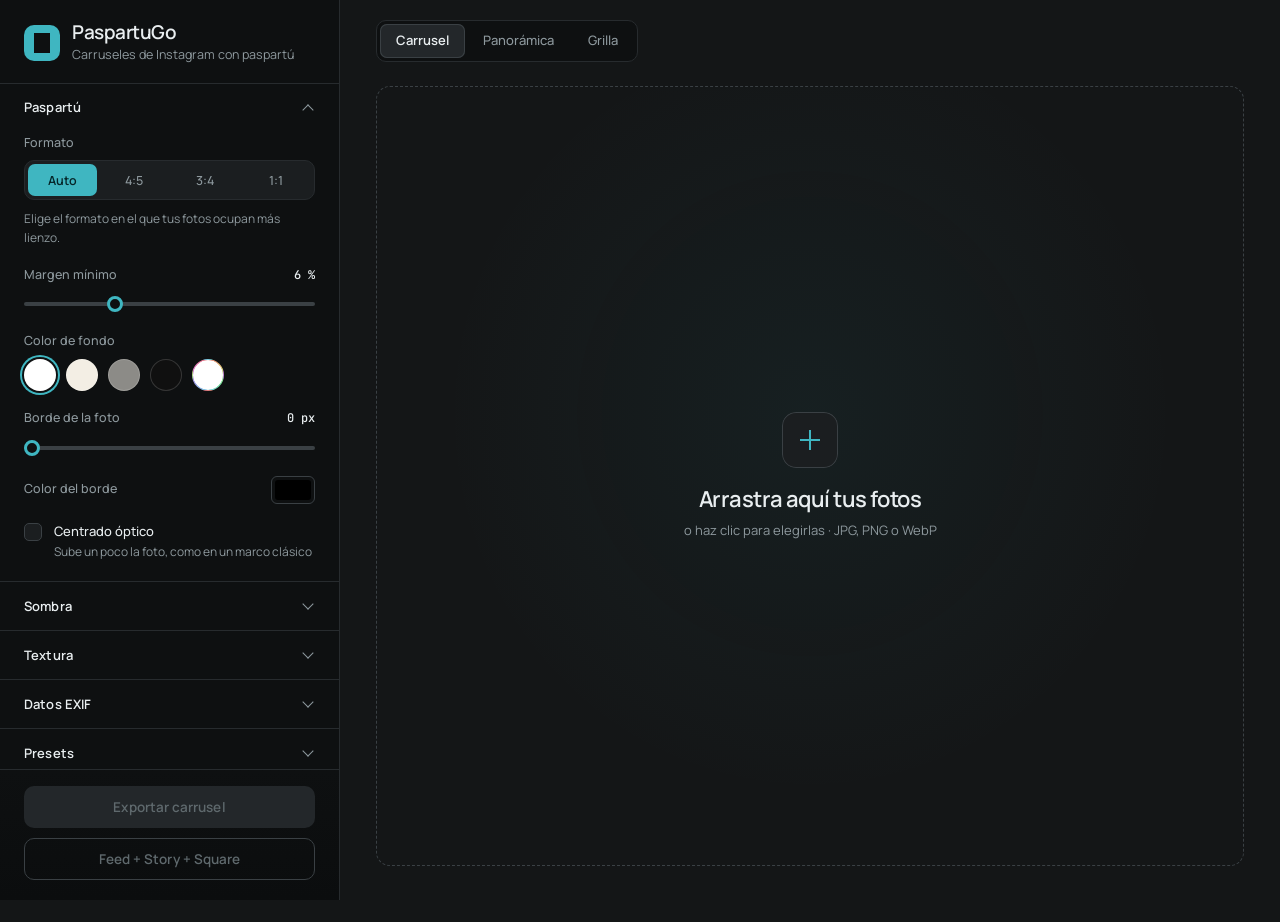
==== commit 301a7b6d: "Renueva el look and feel de ambas apps y añade .gitignore Sistema guiado por taste-skill: Manrope + " ====
--- a/paspartu_go/index.html
+++ b/paspartu_go/index.html
@@ -3,14 +3,18 @@
 <head>
   <meta charset="utf-8">
   <meta name="viewport" content="width=device-width, initial-scale=1">
-  <title>Paspartugo</title>
+  <title>PaspartuGo</title>
+  <link rel="preconnect" href="https://fonts.googleapis.com">
+  <link rel="preconnect" href="https://fonts.gstatic.com" crossorigin>
+  <link href="https://fonts.googleapis.com/css2?family=Manrope:wght@400..700&family=JetBrains+Mono:wght@400..600&display=swap" rel="stylesheet">
+  <meta name="theme-color" content="#0e1011">
   <link rel="stylesheet" href="../shared/css/base.css">
   <link rel="stylesheet" href="styles.css">
 </head>
 <body>
   <aside class="panel">
     <header class="brand">
-      <h1>Paspartugo</h1>
+      <h1>PaspartuGo</h1>
       <p>Carruseles de Instagram con paspartú</p>
     </header>
 
--- a/shared/css/base.css
+++ b/shared/css/base.css
@@ -1,13 +1,38 @@
-/* Estilos comunes de PaspartuGo y PhotoReelsGo. */
+/* Estilos comunes de PaspartuGo y PhotoReelsGo.
+   Sistema guiado por taste-skill: acento teal de la paleta "cool-white-slate",
+   tipografía Manrope + JetBrains Mono, radio "soft", movimiento con los tokens
+   de la skill (150 ms de entrada, 120 ms de salida, 90 ms al pulsar).
+   Fondo grafito neutro en lugar del claro repartido: en una herramienta de
+   foto un fondo neutro no tiñe la percepción del color del paspartú. */
 
 :root {
-  --bg: #24231f;
-  --panel: #191815;
-  --line: #3a3832;
-  --text: #ece8df;
-  --muted: #a39e92;
-  --accent: #e4b363;
+  --bg: #141617;
+  --panel: #0e1011;
+  --surface: #1b1e20;
+  --surface-2: #23272a;
+  --line: #272b2e;
+  --line-strong: #3a4044;
+  --text: #e9eef0;
+  --muted: #8e999e;
+  --accent: #3fb6c1;
+  --accent-hover: #5cc6cf;
+  --accent-ink: #062629;
+  --accent-soft: rgb(63 182 193 / 0.14);
   --warn: #f0c27a;
+
+  --font-text: "Manrope", system-ui, -apple-system, "Segoe UI", Roboto, sans-serif;
+  --font-mono: "JetBrains Mono", ui-monospace, "SFMono-Regular", Menlo, Consolas, monospace;
+
+  --r-sm: 6px;
+  --r-md: 10px;
+  --r-lg: 14px;
+
+  --ease: cubic-bezier(.2, .8, .2, 1);
+  --m-in: 150ms;
+  --m-out: 120ms;
+  --m-press: 90ms;
+  --m-image: 600ms;
+
   color-scheme: dark;
 }
 
@@ -18,15 +43,17 @@
   margin: 0;
   min-height: 100vh;
   display: grid;
-  grid-template-columns: 330px 1fr;
+  grid-template-columns: 340px 1fr;
   background: var(--bg);
   color: var(--text);
-  font: 15px/1.45 system-ui, -apple-system, "Segoe UI", Roboto, sans-serif;
-}
-
-button, input { font: inherit; color: inherit; }
+  font: 400 14.5px/1.5 var(--font-text);
+  -webkit-font-smoothing: antialiased;
+}
+
+button, input, select, textarea { font: inherit; color: inherit; }
 button { cursor: pointer; }
-:focus-visible { outline: 2px solid var(--accent); outline-offset: 2px; }
+:focus-visible { outline: 2px solid var(--accent); outline-offset: 2px; border-radius: var(--r-sm); }
+output, .tnum { font-family: var(--font-mono); font-variant-numeric: tabular-nums; }
 
 /* Panel */
 .panel {
@@ -38,149 +65,337 @@
   background: var(--panel);
   border-right: 1px solid var(--line);
 }
-.brand { padding: 24px 24px 16px; }
-.controls { flex: 1; min-height: 0; overflow-y: auto; border-top: 1px solid var(--line); }
+
+.brand {
+  display: grid;
+  grid-template-columns: auto 1fr;
+  gap: 2px 12px;
+  align-items: center;
+  padding: 22px 24px 18px;
+}
+.brand::before {
+  content: "";
+  grid-row: 1 / 3;
+  width: 36px;
+  height: 36px;
+  border-radius: var(--r-md);
+  background:
+    linear-gradient(var(--panel), var(--panel)) center / 16px 20px no-repeat,
+    var(--accent);
+  box-shadow: inset 0 0 0 7px var(--accent);
+}
+.brand h1 {
+  margin: 0;
+  font: 600 19px/1.15 var(--font-text);
+  letter-spacing: -0.025em;
+}
+.brand p { margin: 0; color: var(--muted); font-size: 12.5px; }
+
+.controls {
+  flex: 1;
+  min-height: 0;
+  overflow-y: auto;
+  border-top: 1px solid var(--line);
+  scrollbar-width: thin;
+  scrollbar-color: var(--line-strong) transparent;
+}
 
 .section { padding: 0 24px; border-bottom: 1px solid var(--line); }
 .section > summary {
-  padding: 13px 0;
+  display: flex;
+  justify-content: space-between;
+  align-items: center;
+  min-height: 48px;
   font-weight: 600;
-  font-size: 13.5px;
-  cursor: pointer;
-}
-.section[open] { padding-bottom: 18px; }
-.section[open] > summary { margin-bottom: 4px; }
-.panel .section > * + * { margin-top: 16px; }
-.panel .section > summary + * { margin-top: 0; }
-
-.brand h1 {
-  margin: 0;
-  font: 500 30px/1.1 Georgia, "Times New Roman", serif;
-  letter-spacing: -0.01em;
-}
-.brand p { margin: 6px 0 0; color: var(--muted); font-size: 13px; }
+  font-size: 13px;
+  letter-spacing: 0.01em;
+  cursor: pointer;
+  list-style: none;
+  color: var(--text);
+  transition: color var(--m-out) var(--ease);
+}
+.section > summary::-webkit-details-marker { display: none; }
+.section > summary::after {
+  content: "";
+  width: 7px;
+  height: 7px;
+  margin-right: 3px;
+  border-right: 1.5px solid var(--muted);
+  border-bottom: 1.5px solid var(--muted);
+  transform: translateY(-2px) rotate(45deg);
+  transition: transform 200ms var(--ease);
+}
+.section[open] > summary::after { transform: translateY(2px) rotate(-135deg); }
+.section > summary:hover { color: var(--accent-hover); transition-duration: var(--m-in); }
+.section[open] { padding-bottom: 20px; }
+.panel .section > * + * { margin-top: 18px; }
+.panel .section > summary + * { margin-top: 2px; }
 
 .group { margin: 0; padding: 0; border: 0; min-width: 0; }
-.group legend, .label { padding: 0; font-weight: 600; font-size: 13px; }
-.group legend { margin-bottom: 10px; }
+.group legend, .label { padding: 0; font-weight: 500; font-size: 12.5px; color: var(--muted); }
+.group legend { margin-bottom: 8px; }
 .field {
   display: grid;
   grid-template-columns: 1fr auto;
-  gap: 8px;
-  align-items: center;
-  font-size: 13px;
-  font-weight: 600;
-}
-.field output { color: var(--muted); font-weight: 400; font-variant-numeric: tabular-nums; }
+  gap: 10px;
+  align-items: center;
+  font-size: 12.5px;
+  font-weight: 500;
+  color: var(--muted);
+}
+.field > span:first-child { color: var(--muted); }
+.field output { color: var(--text); font-size: 12px; }
 .field input[type="range"] { grid-column: 1 / -1; }
-.field.inline select { max-width: 170px; }
-.field input[type="color"] { width: 44px; height: 26px; padding: 0; border: 1px solid #5b584f; border-radius: 6px; background: none; cursor: pointer; }
+.field.inline select { max-width: 190px; }
+.field input[type="color"] {
+  width: 44px;
+  height: 28px;
+  padding: 0;
+  border: 1px solid var(--line-strong);
+  border-radius: var(--r-sm);
+  background: none;
+  cursor: pointer;
+}
+.field input[type="color"]::-webkit-color-swatch-wrapper { padding: 3px; }
+.field input[type="color"]::-webkit-color-swatch { border: 0; border-radius: 3px; }
 
 select, input[type="text"], textarea {
   border: 1px solid var(--line);
-  border-radius: 6px;
-  background: #24231f;
+  border-radius: var(--r-sm);
+  background: var(--surface);
   color: var(--text);
-  padding: 6px 8px;
-  font: inherit;
+  padding: 7px 10px;
   font-size: 13px;
-}
-
-.note { margin: 10px 0 0; color: var(--muted); font-size: 12.5px; }
+  transition: border-color var(--m-out) var(--ease), box-shadow var(--m-out) var(--ease);
+}
+select {
+  appearance: none;
+  padding-right: 30px;
+  background:
+    linear-gradient(45deg, transparent 50%, var(--muted) 50%) right 15px center / 5px 5px no-repeat,
+    linear-gradient(-45deg, transparent 50%, var(--muted) 50%) right 10px center / 5px 5px no-repeat,
+    var(--surface);
+  cursor: pointer;
+}
+:is(select, input[type="text"], textarea):hover { border-color: var(--line-strong); transition-duration: var(--m-in); }
+:is(select, input[type="text"], textarea):focus {
+  outline: none;
+  border-color: var(--accent);
+  box-shadow: 0 0 0 3px var(--accent-soft);
+  transition-duration: 140ms;
+}
+::placeholder { color: #5f696d; }
+
+.note { margin: 10px 0 0; color: var(--muted); font-size: 12px; line-height: 1.55; }
 .note.warn { margin: 0; color: var(--warn); }
 
+/* Control segmentado */
 .segmented {
   display: grid;
   grid-template-columns: repeat(4, 1fr);
+  gap: 2px;
+  padding: 3px;
+  border-radius: var(--r-md);
+  background: var(--surface);
   border: 1px solid var(--line);
-  border-radius: 8px;
-  overflow: hidden;
 }
 .segmented.two { grid-template-columns: repeat(2, 1fr); }
 .segmented.three { grid-template-columns: repeat(3, 1fr); }
 .segmented label, .swatches label { position: relative; }
 .segmented input { position: absolute; opacity: 0; pointer-events: none; }
 .segmented span {
-  display: block;
-  padding: 8px 0;
+  display: flex;
+  align-items: center;
+  justify-content: center;
+  min-height: 32px;
+  padding: 4px 6px;
+  border-radius: 7px;
   text-align: center;
-  font-size: 13px;
+  font-size: 12.5px;
+  font-weight: 500;
+  line-height: 1.2;
   color: var(--muted);
   cursor: pointer;
-}
-.segmented label + label span { border-left: 1px solid var(--line); }
-.segmented input:checked + span { background: var(--accent); color: #231a08; font-weight: 600; }
-.segmented input:focus-visible + span { outline: 2px solid var(--text); outline-offset: -3px; }
-
-input[type="range"] { width: 100%; margin: 0; accent-color: var(--accent); }
-
+  transition: background-color var(--m-out) var(--ease), color var(--m-out) var(--ease), transform var(--m-press) var(--ease);
+}
+.segmented label:hover span { color: var(--text); background: var(--surface-2); transition-duration: var(--m-in); }
+.segmented label:active span { transform: scale(.985); }
+.segmented input:checked + span,
+.segmented label:hover input:checked + span { background: var(--accent); color: var(--accent-ink); font-weight: 600; }
+.segmented input:focus-visible + span { outline: 2px solid var(--text); outline-offset: -2px; }
+
+/* Deslizadores */
+input[type="range"] {
+  width: 100%;
+  height: 20px;
+  margin: 0;
+  background: none;
+  appearance: none;
+  cursor: pointer;
+}
+input[type="range"]::-webkit-slider-runnable-track {
+  height: 4px;
+  border-radius: 2px;
+  background: var(--line-strong);
+}
+input[type="range"]::-moz-range-track { height: 4px; border-radius: 2px; background: var(--line-strong); }
+input[type="range"]::-moz-range-progress { height: 4px; border-radius: 2px; background: var(--accent); }
+input[type="range"]::-webkit-slider-thumb {
+  appearance: none;
+  width: 16px;
+  height: 16px;
+  margin-top: -6px;
+  border-radius: 50%;
+  border: 3px solid var(--accent);
+  background: var(--panel);
+  transition: transform var(--m-out) var(--ease);
+}
+input[type="range"]::-moz-range-thumb {
+  width: 10px;
+  height: 10px;
+  border-radius: 50%;
+  border: 3px solid var(--accent);
+  background: var(--panel);
+}
+input[type="range"]:hover::-webkit-slider-thumb { transform: scale(1.15); transition-duration: var(--m-in); }
+input[type="range"]:active::-webkit-slider-thumb { background: var(--accent); }
+input[type="range"]:focus-visible { outline-offset: 4px; }
+
+/* Muestras de color */
 .swatches { display: flex; align-items: center; gap: 10px; }
 .swatches label { display: block; cursor: pointer; }
 .swatches label input { position: absolute; opacity: 0; pointer-events: none; }
 .swatches label span, .swatches input[type="color"] {
   display: block;
-  width: 34px;
-  height: 34px;
+  width: 32px;
+  height: 32px;
   border-radius: 50%;
-  border: 1px solid #5b584f;
-}
+  border: 1px solid rgb(255 255 255 / 0.16);
+  transition: box-shadow var(--m-out) var(--ease), transform var(--m-press) var(--ease);
+}
+.swatches label:hover span { box-shadow: 0 0 0 2px var(--panel), 0 0 0 4px var(--line-strong); transition-duration: var(--m-in); }
+.swatches label:active span { transform: scale(.96); }
 .swatches label input:checked + span,
 .swatches input[type="color"].active { box-shadow: 0 0 0 2px var(--panel), 0 0 0 4px var(--accent); }
-.swatches label input:focus-visible + span { outline: 2px solid var(--text); outline-offset: 4px; }
-.swatches input[type="color"] { padding: 0; background: none; cursor: pointer; overflow: hidden; }
+.swatches label input:focus-visible + span { outline: 2px solid var(--text); outline-offset: 5px; }
+.swatches input[type="color"] {
+  padding: 0;
+  background: conic-gradient(from 0deg, #e06666, #e0c066, #66e08a, #66c6e0, #8a8ae0, #e066b8, #e06666);
+  cursor: pointer;
+  overflow: hidden;
+}
 .swatches input[type="color"]::-webkit-color-swatch-wrapper { padding: 0; }
 .swatches input[type="color"]::-webkit-color-swatch { border: 0; border-radius: 50%; }
 .swatches input[type="color"]::-moz-color-swatch { border: 0; border-radius: 50%; }
 
-.check { display: flex; gap: 10px; align-items: flex-start; font-size: 13px; font-weight: 600; cursor: pointer; }
-.check input { margin: 3px 0 0; accent-color: var(--accent); }
-.check small { display: block; color: var(--muted); font-weight: 400; font-size: 12.5px; }
-
+/* Casillas */
+.check { display: flex; gap: 12px; align-items: flex-start; font-size: 13px; font-weight: 500; cursor: pointer; }
+.check input {
+  appearance: none;
+  flex: none;
+  width: 18px;
+  height: 18px;
+  margin: 1px 0 0;
+  border: 1.5px solid var(--line-strong);
+  border-radius: 5px;
+  background: var(--surface);
+  display: grid;
+  place-items: center;
+  cursor: pointer;
+  transition: background-color var(--m-out) var(--ease), border-color var(--m-out) var(--ease);
+}
+.check input::after {
+  content: "";
+  width: 5px;
+  height: 9px;
+  margin-top: -2px;
+  border-right: 2px solid var(--accent-ink);
+  border-bottom: 2px solid var(--accent-ink);
+  transform: rotate(45deg) scale(0);
+  transition: transform 160ms var(--ease);
+}
+.check input:checked { background: var(--accent); border-color: var(--accent); }
+.check input:checked::after { transform: rotate(45deg) scale(1); }
+.check:hover input:not(:checked) { border-color: var(--muted); transition-duration: var(--m-in); }
+.check small { display: block; margin-top: 2px; color: var(--muted); font-weight: 400; font-size: 12px; }
+
+/* Acciones */
 .actions {
   display: flex;
   flex-direction: column;
   gap: 10px;
   padding: 16px 24px 20px;
   border-top: 1px solid var(--line);
+  background: linear-gradient(to bottom, var(--panel), #0b0d0e);
 }
 .actions .section { padding: 0; border: 0; }
 .actions .section > summary { padding: 4px 0; }
 .actions .section[open] { padding-bottom: 0; }
 .actions .section button { width: 100%; }
 
-.primary, .ghost { border-radius: 8px; padding: 10px 14px; font-size: 14px; }
-.primary { border: 0; background: var(--accent); color: #231a08; font-weight: 600; }
-.primary:hover:not(:disabled) { background: #edc27c; }
-.primary:disabled { background: var(--line); color: var(--muted); cursor: not-allowed; }
-.ghost { border: 1px solid var(--line); background: none; color: var(--text); }
-.ghost:hover:not(:disabled) { border-color: var(--muted); }
-.ghost:disabled { color: var(--muted); cursor: not-allowed; }
-.ghost.small { padding: 6px 10px; font-size: 13px; }
+.primary, .ghost {
+  min-height: 42px;
+  border-radius: var(--r-md);
+  padding: 10px 16px;
+  font-size: 13.5px;
+  font-weight: 600;
+  letter-spacing: 0.005em;
+  transition:
+    background-color var(--m-out) var(--ease),
+    border-color var(--m-out) var(--ease),
+    color var(--m-out) var(--ease),
+    transform var(--m-press) var(--ease);
+}
+.primary { border: 0; background: var(--accent); color: var(--accent-ink); }
+.primary:hover:not(:disabled) { background: var(--accent-hover); transition-duration: var(--m-in); }
+.primary:disabled { background: var(--surface-2); color: #5f696d; cursor: not-allowed; }
+.ghost { border: 1px solid var(--line-strong); background: transparent; color: var(--text); }
+.ghost:hover:not(:disabled) { background: var(--surface); border-color: #566065; transition-duration: var(--m-in); }
+.ghost:disabled { color: #5f696d; cursor: not-allowed; }
+.ghost.small { min-height: 32px; padding: 5px 12px; font-size: 12.5px; font-weight: 500; border-radius: var(--r-sm); }
+
+@media (hover: hover) and (pointer: fine) {
+  :is(.primary, .ghost):hover:not(:disabled) { transform: translateY(-1px); }
+}
+:is(.primary, .ghost):active:not(:disabled) { transform: translateY(1px) scale(.985); }
 
 /* Zona de trabajo */
-.stage { padding: 20px 32px 48px; min-width: 0; }
-
-.tabs { display: flex; gap: 4px; margin-bottom: 20px; border-bottom: 1px solid var(--line); }
+.stage { padding: 20px 36px 56px; min-width: 0; }
+
+.tabs {
+  display: inline-flex;
+  gap: 2px;
+  margin-bottom: 24px;
+  padding: 3px;
+  border-radius: var(--r-md);
+  background: var(--panel);
+  border: 1px solid var(--line);
+}
 .tabs button {
-  padding: 8px 14px;
+  min-height: 34px;
+  padding: 6px 16px;
   border: 0;
-  border-bottom: 2px solid transparent;
+  border-radius: 7px;
   background: none;
   color: var(--muted);
-  font-size: 14px;
-}
-.tabs button:hover { color: var(--text); }
-.tabs button[aria-selected="true"] { color: var(--text); border-bottom-color: var(--accent); font-weight: 600; }
-.stage.dragging .dropzone { outline: 2px dashed var(--accent); outline-offset: 6px; }
+  font-size: 13px;
+  font-weight: 500;
+  transition: background-color var(--m-out) var(--ease), color var(--m-out) var(--ease);
+}
+.tabs button:hover { color: var(--text); background: var(--surface); transition-duration: var(--m-in); }
+.tabs button[aria-selected="true"] { color: var(--text); background: var(--surface-2); font-weight: 600; box-shadow: inset 0 0 0 1px var(--line-strong); }
+
+.stage.dragging .dropzone { border-color: var(--accent); background: var(--accent-soft); }
 
 .toolbar {
   display: flex;
   justify-content: space-between;
   align-items: center;
-  gap: 16px;
-  margin-bottom: 20px;
+  flex-wrap: wrap;
+  gap: 12px 16px;
+  margin-bottom: 22px;
   color: var(--muted);
-  font-size: 13.5px;
+  font-size: 13px;
 }
 
 .dropzone {
@@ -188,16 +403,36 @@
   flex-direction: column;
   align-items: center;
   justify-content: center;
-  gap: 6px;
+  gap: 8px;
   width: 100%;
   min-height: calc(100vh - 120px);
-  border: 1px dashed #5b584f;
-  border-radius: 12px;
-  background: none;
+  padding: 32px;
+  border: 1.5px dashed var(--line-strong);
+  border-radius: var(--r-lg);
+  background:
+    radial-gradient(ellipse at 50% 42%, rgb(63 182 193 / 0.06), transparent 60%),
+    var(--bg);
   color: var(--muted);
-}
-.dropzone strong { font: 500 24px/1.2 Georgia, "Times New Roman", serif; color: var(--text); }
-.dropzone:hover { border-color: var(--accent); }
+  font-size: 13px;
+  transition: border-color var(--m-out) var(--ease), background-color var(--m-out) var(--ease);
+}
+.dropzone::before {
+  content: "";
+  width: 56px;
+  height: 56px;
+  margin-bottom: 10px;
+  border-radius: var(--r-lg);
+  background:
+    linear-gradient(var(--accent), var(--accent)) center / 2px 20px no-repeat,
+    linear-gradient(var(--accent), var(--accent)) center / 20px 2px no-repeat,
+    var(--surface);
+  box-shadow: inset 0 0 0 1px var(--line-strong);
+  transition: transform var(--m-out) var(--ease);
+}
+.dropzone strong { font: 600 22px/1.25 var(--font-text); letter-spacing: -0.025em; color: var(--text); }
+.dropzone:hover { border-color: var(--accent); transition-duration: var(--m-in); }
+.dropzone:hover::before { transform: translateY(-2px); transition-duration: var(--m-in); }
+.dropzone:active::before { transform: scale(.97); }
 
 .toast {
   position: fixed;
@@ -205,12 +440,19 @@
   bottom: 24px;
   transform: translateX(-50%);
   max-width: min(560px, calc(100vw - 32px));
-  padding: 10px 16px;
-  border-radius: 8px;
-  background: #f3eee4;
-  color: #231f17;
-  font-size: 14px;
-  box-shadow: 0 8px 24px rgb(0 0 0 / 0.4);
+  padding: 11px 18px;
+  border-radius: var(--r-md);
+  background: var(--text);
+  color: var(--panel);
+  font-size: 13.5px;
+  font-weight: 500;
+  box-shadow: 0 12px 32px rgb(0 0 0 / 0.5);
+  animation: toast-in 200ms var(--ease);
+}
+@keyframes toast-in { from { opacity: 0; transform: translate(-50%, 6px); } }
+
+@media (prefers-reduced-motion: reduce) {
+  *, *::before, *::after { transition-duration: 0ms !important; animation-duration: 0ms !important; }
 }
 
 @media (max-width: 760px) {
@@ -218,5 +460,10 @@
   .panel { position: static; height: auto; border-right: 0; border-bottom: 1px solid var(--line); }
   .controls { overflow: visible; }
   .stage { padding: 20px 16px 40px; }
-  .dropzone { min-height: 240px; }
-}
+  .dropzone { min-height: 260px; }
+  .tabs { display: flex; }
+  .tabs button { flex: 1; min-height: 44px; }
+  .primary, .ghost { min-height: 48px; }
+  .ghost.small { min-height: 44px; }
+  .segmented span { min-height: 44px; }
+}
--- a/paspartu_go/styles.css
+++ b/paspartu_go/styles.css
@@ -1,14 +1,15 @@
 /* Estilos propios de PaspartuGo; los comunes están en shared/css/base.css. */
 
-.palette { display: flex; gap: 0; height: 34px; margin-bottom: 10px; border-radius: 6px; overflow: hidden; border: 1px solid #5b584f; }
-.palette button { flex: 1 1 0; min-width: 0; padding: 0; border: 0; }
-.palette button:hover { transform: scaleY(1.2); }
+.palette { display: flex; gap: 3px; height: 32px; margin-bottom: 10px; }
+.palette button { flex: 1 1 0; min-width: 0; padding: 0; border: 0; border-radius: var(--r-sm); box-shadow: inset 0 0 0 1px rgb(255 255 255 / 0.12); transition: transform var(--m-out) var(--ease); }
+.palette button:hover { transform: translateY(-2px); transition-duration: var(--m-in); }
+.palette button:active { transform: scale(.96); }
 
 .preset-save { display: grid; grid-template-columns: 1fr auto; gap: 8px; }
 .preset-save input { min-width: 0; }
 
 
-.stage.dragging .dropzone, .stage.dragging .slides, .stage.dragging .grid { outline: 2px dashed var(--accent); outline-offset: 6px; }
+.stage.dragging .slides, .stage.dragging .grid { outline: 2px dashed var(--accent); outline-offset: 8px; border-radius: var(--r-md); }
 
 .slides {
   list-style: none;
@@ -16,17 +17,23 @@
   padding: 0;
   display: grid;
   grid-template-columns: repeat(auto-fill, minmax(230px, 1fr));
-  gap: 24px;
+  gap: 28px 24px;
 }
 
 .slide { min-width: 0; cursor: grab; }
+.slide:active { cursor: grabbing; }
 .slide.moving { opacity: 0.4; }
-.slide.target canvas { outline: 2px solid var(--accent); outline-offset: 3px; }
+.slide.target canvas { outline: 2px solid var(--accent); outline-offset: 4px; }
 .slide canvas {
   display: block;
   width: 100%;
   height: auto;
-  box-shadow: 0 0 0 1px rgb(255 255 255 / 0.1), 0 8px 22px rgb(0 0 0 / 0.35);
+  border-radius: 2px;
+  box-shadow: 0 0 0 1px rgb(255 255 255 / 0.08), 0 10px 28px rgb(0 0 0 / 0.45);
+  transition: transform 180ms var(--ease), box-shadow 180ms var(--ease);
+}
+@media (hover: hover) and (pointer: fine) {
+  .slide:hover canvas { transform: translateY(-2px); box-shadow: 0 0 0 1px rgb(255 255 255 / 0.14), 0 16px 36px rgb(0 0 0 / 0.55); }
 }
 
 .slide-info {
@@ -34,54 +41,70 @@
   grid-template-columns: auto 1fr auto;
   align-items: center;
   gap: 8px;
-  margin-top: 10px;
+  margin-top: 12px;
   font-size: 12.5px;
 }
-.slide-index { font-weight: 600; font-variant-numeric: tabular-nums; }
+.slide-index {
+  min-width: 24px;
+  padding: 1px 6px;
+  border-radius: 5px;
+  background: var(--surface-2);
+  font: 500 11.5px/1.6 var(--font-mono);
+  text-align: center;
+}
 .slide-name { overflow: hidden; white-space: nowrap; text-overflow: ellipsis; color: var(--muted); }
 .slide-tools { display: flex; gap: 2px; }
 .slide-tools button {
-  width: 26px;
-  height: 26px;
+  width: 28px;
+  height: 28px;
   padding: 0;
   border: 0;
-  border-radius: 6px;
+  border-radius: var(--r-sm);
   background: none;
   color: var(--muted);
+  transition: background-color var(--m-out) var(--ease), color var(--m-out) var(--ease), transform var(--m-press) var(--ease);
 }
-.slide-tools button:hover:not(:disabled) { background: var(--line); color: var(--text); }
+.slide-tools button:hover:not(:disabled) { background: var(--surface-2); color: var(--text); transition-duration: var(--m-in); }
+.slide-tools button:active:not(:disabled) { transform: scale(.94); }
 .slide-tools button:disabled { opacity: 0.3; cursor: default; }
 .slide-warn { margin: 4px 0 0; color: var(--warn); font-size: 12px; }
-.slide-caption { display: block; width: 100%; margin-top: 8px; resize: vertical; font-size: 12px; }
+.slide-caption { display: block; width: 100%; margin-top: 8px; resize: vertical; font: 12px/1.5 var(--font-mono); }
 
 /* Panorámica */
 .pano-options {
   display: grid;
   grid-template-columns: repeat(auto-fit, minmax(190px, 1fr));
-  gap: 16px;
+  gap: 16px 20px;
   align-items: start;
+  padding: 18px 20px;
+  border: 1px solid var(--line);
+  border-radius: var(--r-lg);
+  background: var(--panel);
 }
-.panels { display: flex; gap: 3px; margin: 16px 0; overflow-x: auto; padding-bottom: 8px; }
+.panels { display: flex; gap: 3px; margin: 20px 0; overflow-x: auto; padding-bottom: 10px; scrollbar-width: thin; scrollbar-color: var(--line-strong) transparent; }
 .panels figure { flex: none; margin: 0; }
-.panels canvas { display: block; height: min(52vh, 450px); width: auto; }
-.panels figcaption { margin-top: 6px; color: var(--muted); font-size: 12.5px; font-variant-numeric: tabular-nums; }
+.panels canvas { display: block; height: min(52vh, 450px); width: auto; box-shadow: 0 10px 28px rgb(0 0 0 / 0.45); }
+.panels figcaption { margin-top: 8px; color: var(--muted); font: 11.5px var(--font-mono); }
 
-.pano-caption { display: block; width: 100%; max-width: 480px; margin-bottom: 12px; resize: vertical; }
+.pano-caption { display: block; width: 100%; max-width: 480px; margin-bottom: 12px; resize: vertical; font: 12px/1.5 var(--font-mono); }
 
 /* Grilla */
-.profile { max-width: 520px; margin: 0 auto; background: #000; border: 1px solid var(--line); border-radius: 12px; overflow: hidden; }
+.profile { max-width: 520px; margin: 0 auto; background: #000; border: 1px solid var(--line); border-radius: 24px; overflow: hidden; box-shadow: 0 24px 60px rgb(0 0 0 / 0.5); }
 .profile-head { display: flex; align-items: center; gap: 16px; padding: 20px; }
-.avatar { width: 64px; height: 64px; border-radius: 50%; background: #3a3832; }
+.avatar { width: 64px; height: 64px; border-radius: 50%; background: var(--surface-2); box-shadow: 0 0 0 2px #000, 0 0 0 4px var(--accent); }
 .profile-lines { display: grid; gap: 8px; flex: 1; }
-.profile-lines i { display: block; height: 10px; border-radius: 5px; background: #2c2b27; }
+.profile-lines i { display: block; height: 10px; border-radius: 5px; background: var(--surface-2); }
 .profile-lines i:first-child { width: 45%; }
 .profile-lines i:last-child { width: 75%; }
 .grid { list-style: none; margin: 0; padding: 0; display: grid; grid-template-columns: repeat(3, 1fr); gap: 2px; }
-.grid-cell { position: relative; aspect-ratio: 3 / 4; overflow: hidden; background: #1c1b18; cursor: grab; }
+.grid-cell { position: relative; aspect-ratio: 3 / 4; overflow: hidden; background: var(--surface); cursor: grab; }
 .grid-cell.moving { opacity: 0.4; }
 .grid-cell.target { outline: 2px solid var(--accent); outline-offset: -2px; }
 .grid-cell.grid-empty { cursor: default; }
-.grid-cell img, .grid-cell canvas { display: block; width: 100%; height: 100%; object-fit: cover; }
+.grid-cell img, .grid-cell canvas { display: block; width: 100%; height: 100%; object-fit: cover; transition: transform var(--m-image) var(--ease); }
+@media (hover: hover) and (pointer: fine) {
+  .grid-cell:not(.grid-empty):hover :is(img, canvas) { transform: scale(1.03); }
+}
 .grid-badge {
   position: absolute;
   top: 6px;
@@ -89,11 +112,12 @@
   padding: 1px 7px;
   border-radius: 10px;
   background: var(--accent);
-  color: #231a08;
+  color: var(--accent-ink);
   font-size: 11px;
-  font-weight: 600;
+  font-weight: 700;
 }
-.grid-tools { position: absolute; right: 4px; bottom: 4px; display: none; gap: 2px; }
+.grid-tools { position: absolute; right: 6px; bottom: 6px; display: none; gap: 3px; }
 .grid-cell:hover .grid-tools, .grid-cell:focus-within .grid-tools { display: flex; }
-.grid-tools button { width: 24px; height: 24px; padding: 0; border: 0; border-radius: 5px; background: rgb(0 0 0 / 0.7); color: #fff; }
+.grid-tools button { width: 28px; height: 28px; padding: 0; border: 0; border-radius: var(--r-sm); background: rgb(14 16 17 / 0.82); color: #fff; backdrop-filter: blur(6px); transition: background-color var(--m-out) var(--ease); }
+.grid-tools button:hover:not(:disabled) { background: var(--accent); color: var(--accent-ink); transition-duration: var(--m-in); }
 .grid-tools button:disabled { opacity: 0.35; }
